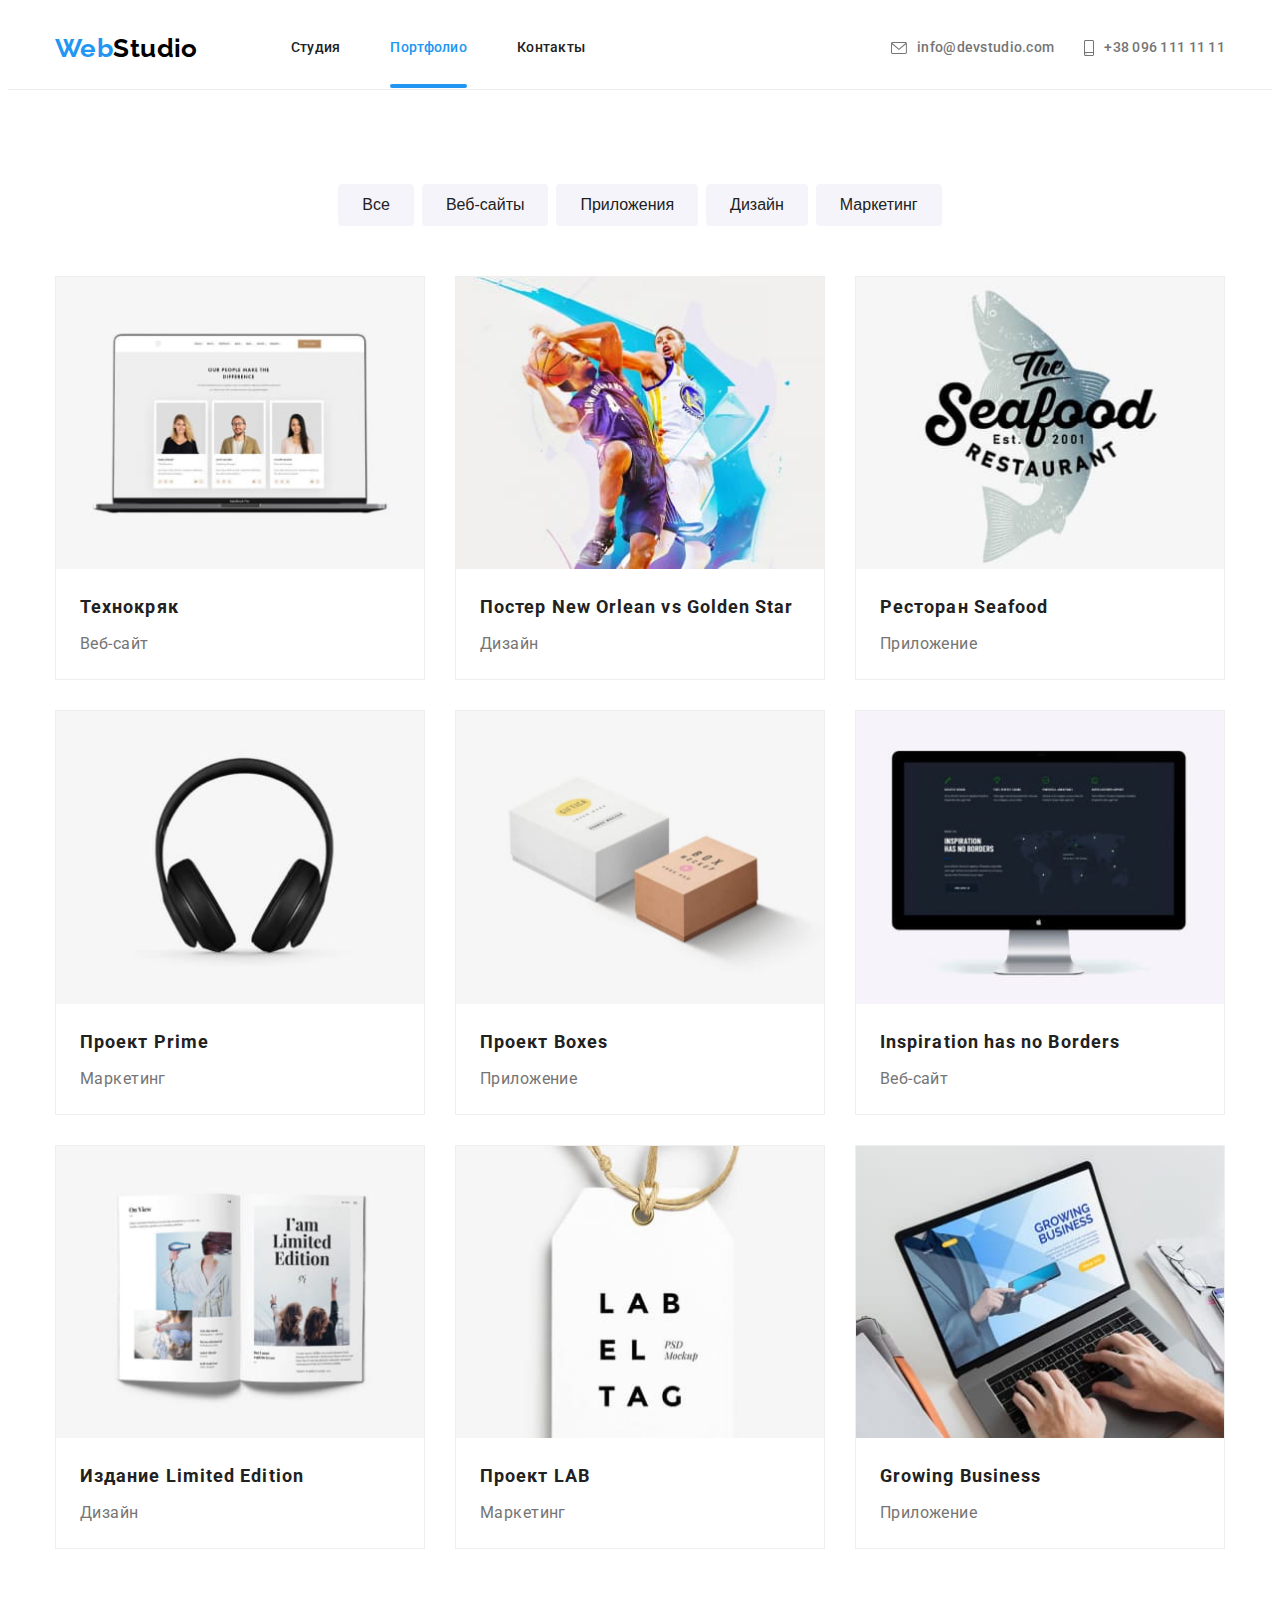
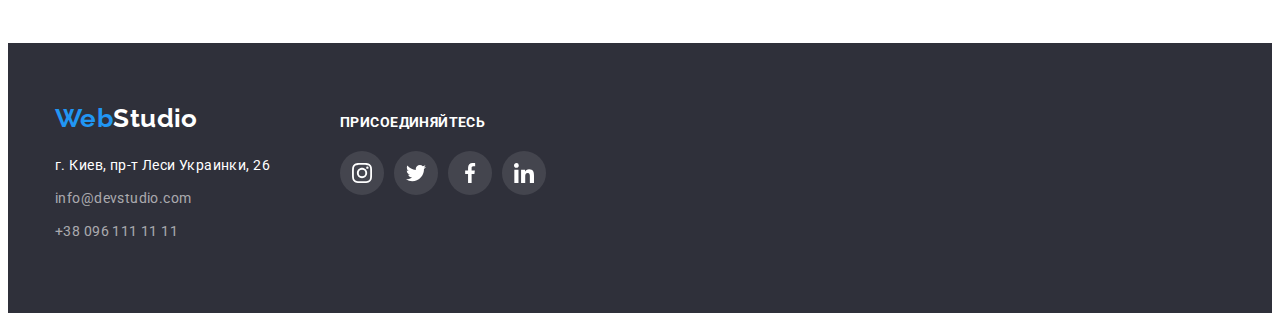
==== portfolio.html @ 0b378244 "Adds files from previous homework" ====
<!DOCTYPE html>
<html lang="ru">
  <head>
    <meta charset="UTF-8" />
    <meta http-equiv="X-UA-Compatible" content="IE=edge" />
    <meta name="viewport" content="width=device-width, initial-scale=1.0" />
    <link rel="preconnect" href="https://fonts.googleapis.com" />
    <link rel="preconnect" href="https://fonts.gstatic.com" crossorigin />
    <link
      href="https://fonts.googleapis.com/css2?family=Raleway:wght@700&family=Roboto:wght@400;500;700;900&display=swap"
      rel="stylesheet"
    />
    <link
      rel="stylesheet"
      href="https://cdnjs.cloudflare.com/ajax/libs/modern-normalize/1.1.0/modern-normalize.min.css"
      integrity="sha512-wpPYUAdjBVSE4KJnH1VR1HeZfpl1ub8YT/NKx4PuQ5NmX2tKuGu6U/JRp5y+Y8XG2tV+wKQpNHVUX03MfMFn9Q=="
      crossorigin="anonymous"
      referrerpolicy="no-referrer"
    />
    <link rel="stylesheet" href="./css/styles.css" />
    <title>Document</title>
  </head>

  <body>
    <header class="header">
      <div class="container">
        <!-- Navigation -->
        <nav class="main-nav">
          <a href="./index.html" lang="en" class="logo">
            Web<span class="logo-header">Studio</span>
          </a>

          <ul class="site-nav">
            <li class="item-nav">
              <a href="./index.html" class="link-nav">Студия</a>
            </li>
            <li class="item-nav">
              <a href="./portfolio.html" class="link-nav current">Портфолио</a>
            </li>
            <li class="item-nav"><a href="" class="link-nav">Контакты</a></li>
          </ul>
        </nav>

        <!-- Contacts -->
        <ul class="contacts">
          <li class="item-contacts">
            <a href="mailto:info@devstudio.com" class="link-contacts">
              <svg class="icon-envelope">
                <use href="./images/sprite.svg#icon-envelope"></use>
              </svg>
              info@devstudio.com
            </a>
          </li>
          <li class="item-contacts">
            <a href="tel:+380961111111" class="link-contacts">
              <svg class="icon-smartphone">
                <use href="./images/sprite.svg#icon-smartphone"></use>
              </svg>
              +38 096 111 11 11
            </a>
          </li>
        </ul>
      </div>
    </header>

    <main>
      <section class="section">
        <div class="container">
          <!-- Sorting -->
          <h2 class="visually-hidden">Кнопки для сортировки работ</h2>
          <ul class="sorting-list">
            <li class="sorting-item">
              <button type="button" class="sorting-button">Все</button>
            </li>
            <li class="sorting-item">
              <button type="button" class="sorting-button">Веб-сайты</button>
            </li>
            <li class="sorting-item">
              <button type="button" class="sorting-button">Приложения</button>
            </li>
            <li class="sorting-item">
              <button type="button" class="sorting-button">Дизайн</button>
            </li>
            <li class="sorting-item">
              <button type="button" class="sorting-button">Маркетинг</button>
            </li>
          </ul>

          <!-- Work examples -->
          <h2 class="visually-hidden">Примеры работ</h2>
          <ul class="portfolio-list">
            <li class="portfolio-item">
              <a href="" class="link-portfolio">
                <div class="portfolio-thumb">
                  <img
                    src="./images/portfolio/technocrack.jpg"
                    alt="Веб-сайт на ноутбуке"
                    width="370"
                    class="img"
                  />
                  <div class="portfolio-overlay">
                    <div class="overlay-text">
                      <p>
                        Ресурс предлагает комплексные предложения с разным уровнем функционала и
                        сервисов. Все это позволит посетителю получить исчерпывающие сведения о
                        компании или частном лице.
                      </p>
                    </div>
                  </div>
                </div>

                <div class="portfolio-text">
                  <h2 class="title-portfolio">Технокряк</h2>
                  <p class="work-type">Веб-сайт</p>
                </div>
              </a>
            </li>
            <li class="portfolio-item">
              <a href="" class="link-portfolio">
                <div class="portfolio-thumb">
                  <img
                    src="./images/portfolio/neworlean-vs-goldenstar.jpg"
                    alt='Два баскетболиста в форме "New Orlean" и "Golden Star"'
                    width="370"
                    class="img"
                  />
                  <div class="portfolio-overlay">
                    <div class="overlay-text">
                      <p>
                        Ресурс предлагает комплексные предложения с разным уровнем функционала и
                        сервисов. Все это позволит посетителю получить исчерпывающие сведения о
                        компании или частном лице.
                      </p>
                    </div>
                  </div>
                </div>

                <div class="portfolio-text">
                  <h2 class="title-portfolio">Постер New Orlean vs Golden Star</h2>
                  <p class="work-type">Дизайн</p>
                </div>
              </a>
            </li>
            <li class="portfolio-item">
              <a href="" class="link-portfolio">
                <div class="portfolio-thumb">
                  <img
                    src="./images/portfolio/seafood.jpg"
                    alt="Название ресторана на фоне рыбы"
                    width="370"
                    class="img"
                  />
                  <div class="portfolio-overlay">
                    <div class="overlay-text">
                      <p>
                        Ресурс предлагает комплексные предложения с разным уровнем функционала и
                        сервисов. Все это позволит посетителю получить исчерпывающие сведения о
                        компании или частном лице.
                      </p>
                    </div>
                  </div>
                </div>

                <div class="portfolio-text">
                  <h2 class="title-portfolio">Ресторан Seafood</h2>
                  <p class="work-type">Приложение</p>
                </div>
              </a>
            </li>

            <li class="portfolio-item">
              <a href="" class="link-portfolio">
                <div class="portfolio-thumb">
                  <img
                    src="./images/portfolio/headphones.jpg"
                    alt="Наушники накладные"
                    width="370"
                    class="img"
                  />
                  <div class="portfolio-overlay">
                    <div class="overlay-text">
                      <p>
                        Ресурс предлагает комплексные предложения с разным уровнем функционала и
                        сервисов. Все это позволит посетителю получить исчерпывающие сведения о
                        компании или частном лице.
                      </p>
                    </div>
                  </div>
                </div>

                <div class="portfolio-text">
                  <h2 class="title-portfolio">Проект Prime</h2>
                  <p class="work-type">Маркетинг</p>
                </div>
              </a>
            </li>
            <li class="portfolio-item">
              <a href="" class="link-portfolio">
                <div class="portfolio-thumb">
                  <img
                    src="./images/portfolio/boxes.jpg"
                    alt="Белая и коричневая коробки"
                    width="370"
                    class="img"
                  />
                  <div class="portfolio-overlay">
                    <div class="overlay-text">
                      <p>
                        Ресурс предлагает комплексные предложения с разным уровнем функционала и
                        сервисов. Все это позволит посетителю получить исчерпывающие сведения о
                        компании или частном лице.
                      </p>
                    </div>
                  </div>
                </div>

                <div class="portfolio-text">
                  <h2 class="title-portfolio">Проект Boxes</h2>
                  <p class="work-type">Приложение</p>
                </div>
              </a>
            </li>
            <li class="portfolio-item">
              <a href="" class="link-portfolio">
                <div class="portfolio-thumb">
                  <img
                    src="./images/portfolio/mac-desktop.jpg"
                    alt="Монитор Apple"
                    width="370"
                    class="img"
                  />
                  <div class="portfolio-overlay">
                    <div class="overlay-text">
                      <p>
                        Ресурс предлагает комплексные предложения с разным уровнем функционала и
                        сервисов. Все это позволит посетителю получить исчерпывающие сведения о
                        компании или частном лице.
                      </p>
                    </div>
                  </div>
                </div>

                <div class="portfolio-text">
                  <h2 class="title-portfolio">Inspiration has no Borders</h2>
                  <p class="work-type">Веб-сайт</p>
                </div>
              </a>
            </li>

            <li class="portfolio-item">
              <a href="" class="link-portfolio">
                <div class="portfolio-thumb">
                  <img
                    src="./images/portfolio/limited-edition.jpg"
                    alt="Раскрытый журнал"
                    width="370"
                    class="img"
                  />
                  <div class="portfolio-overlay">
                    <div class="overlay-text">
                      <p>
                        Ресурс предлагает комплексные предложения с разным уровнем функционала и
                        сервисов. Все это позволит посетителю получить исчерпывающие сведения о
                        компании или частном лице.
                      </p>
                    </div>
                  </div>
                </div>

                <div class="portfolio-text">
                  <h2 class="title-portfolio">Издание Limited Edition</h2>
                  <p class="work-type">Дизайн</p>
                </div>
              </a>
            </li>

            <li class="portfolio-item">
              <a href="" class="link-portfolio">
                <div class="portfolio-thumb">
                  <img
                    src="./images/portfolio/label.jpg"
                    alt="Белая бирка"
                    width="370"
                    class="img"
                  />
                  <div class="portfolio-overlay">
                    <div class="overlay-text">
                      <p>
                        Ресурс предлагает комплексные предложения с разным уровнем функционала и
                        сервисов. Все это позволит посетителю получить исчерпывающие сведения о
                        компании или частном лице.
                      </p>
                    </div>
                  </div>
                </div>

                <div class="portfolio-text">
                  <h2 class="title-portfolio">Проект LAB</h2>
                  <p class="work-type">Маркетинг</p>
                </div>
              </a>
            </li>

            <li class="portfolio-item">
              <a href="" class="link-portfolio">
                <div class="portfolio-thumb">
                  <img
                    src="./images/portfolio/business.jpg"
                    alt="Человек работает на ноутбуке"
                    width="370"
                    class="img"
                  />
                  <div class="portfolio-overlay">
                    <div class="overlay-text">
                      <p>
                        Ресурс предлагает комплексные предложения с разным уровнем функционала и
                        сервисов. Все это позволит посетителю получить исчерпывающие сведения о
                        компании или частном лице.
                      </p>
                    </div>
                  </div>
                </div>

                <div class="portfolio-text">
                  <h2 class="title-portfolio">Growing Business</h2>
                  <p class="work-type">Приложение</p>
                </div>
              </a>
            </li>
          </ul>
        </div>
      </section>
    </main>

    <!-- Footer -->
    <footer class="footer">
      <div class="container container-footer">
        <section class="address-section">
          <h2 class="visually-hidden">Контактные данные</h2>
          <a href="./index.html" lang="en" class="logo">
            Web<span class="logo-footer">Studio</span>
          </a>
          <address class="footer-address">
            <p class="text-footer">г. Киев, пр-т Леси Украинки, 26</p>
            <a href="mailto:info@devstudio.com" class="link-footer link"> info@devstudio.com </a>
            <a href="tel:+380961111111" class="link-footer link"> +38 096 111 11 11 </a>
          </address>
        </section>
        <section class="join-section">
          <h2 class="visually-hidden">Социальные сети</h2>
          <b class="join-caption">ПРИСОЕДИНЯЙТЕСЬ</b>
          <ul class="icon-list">
            <li class="desc-item">
              <a class="button-link button icon" href="">
                <svg class="icon-social" width="20px" height="20px">
                  <use href="./images/sprite.svg#icon-instagram"></use>
                </svg>
              </a>
            </li>
            <li class="desc-item">
              <a class="button-link button icon" href="">
                <svg class="icon-social" width="20px" height="20px">
                  <use href="./images/sprite.svg#icon-twitter"></use>
                </svg>
              </a>
            </li>
            <li class="desc-item">
              <a class="button-link button icon" href="">
                <svg class="icon-social" width="20px" height="20px">
                  <use href="./images/sprite.svg#icon-facebook"></use>
                </svg>
              </a>
            </li>
            <li class="desc-item">
              <a class="button-link button icon" href="">
                <svg class="icon-social" width="20px" height="20px">
                  <use href="./images/sprite.svg#icon-linkedin"></use>
                </svg>
              </a>
            </li>
          </ul>
        </section>
      </div>
    </footer>
  </body>
</html>
---- css/styles.css ----
html {
  box-sizing: border-box;
}

*,
*::after,
*::before {
  box-sizing: inherit;
}

/* Utilities */
h1,
h2,
h3,
h4,
h5,
h6 {
  margin-top: 0;
}

p {
  margin: 0;
}

a {
  text-decoration: none;
}

img {
  display: block;
  max-width: 100%;
  height: auto;
}

.section {
  padding-top: 94px;
  padding-bottom: 94px;
}

.visually-hidden {
  position: absolute;
  width: 1px;
  height: 1px;
  margin: -1px;
  border: 0;
  padding: 0;

  white-space: nowrap;
  clip-path: inset(100%);
  clip: rect(0 0 0 0);
  overflow: hidden;
}

.container {
  width: 1200px;
  padding: 0 15px;
  margin-right: auto;
  margin-left: auto;
}

/* Variables */
:root {
  /* Colors */
  --primary-text-color: #212121;
  --secondary-text-color: #757575;

  --accent-color: #2196f3;
  --white-text-color: #ffffff;

  --logo-text-color: #000000;
  --hero-text-color: #ffffff;
  --footer-text-color: #ffffff99;

  --primary-background-color: #ffffff;
  --secondary-background-color: #f5f4fa;
  --accent-background-color: #2f303a;

  --icon-primary-color: #afb1b8;
  --icon-secondary-color: #ffffff;
  --icon-footer-color: rgba(255, 255, 255, 0.1);

  --transparent: 0;

  --activity-overlay-color: rgba(47, 48, 58, 0.8);
  --portfolio-overlay-color: rgba(33, 150, 243, 0.9);

  --backdrop-color: rgba(0, 0, 0, 0.2);

  /* Others */
  --timing-function: cubic-bezier(0.4, 0, 0.2, 1);
}

/* ----------------------------------------------------- */
/* Body */
body {
  background-color: var(--primary-background-color);
  color: var(--primary-text-color);
  font-family: 'Roboto', sans-serif;
  font-style: normal;
  font-weight: 400;
  font-size: 14px;
  line-height: 1.14;
  letter-spacing: 0.03em;
}

.link {
  transition: color 250ms var(--timing-function);
  text-decoration: none;
}

.icon {
  transition: background-color 250ms var(--timing-function), fill 250ms var(--timing-function);
}

button {
  cursor: pointer;
  border-color: transparent;
  transition: background-color 250ms var(--timing-function), color 250ms var(--timing-function);
}

/* ----------------------------------------------------- */
/* Logo */
.logo {
  padding: 25px 0;

  color: var(--accent-color);
  font-family: 'Raleway', sans-serif;
  font-weight: 700;
  font-size: 26px;
  line-height: 1.19;
  text-decoration: none;
}

.logo-header {
  color: var(--logo-text-color);
}

.logo-footer {
  color: var(--white-text-color);
}

/* Navigation */

.header {
  border-bottom: 1px solid #ececec;
}

.header .container {
  display: flex;
  align-items: center;
}

.main-nav {
  display: flex;
  align-items: center;
}

.site-nav {
  display: flex;
  padding-left: 93px;
  margin-top: 0;
  margin-bottom: 0;
}

.site-nav,
.contacts {
  list-style: none;
  font-weight: 500;
  letter-spacing: 0.02em;
}

.contacts {
  display: flex;
  margin: 0;
  margin-left: auto;
}

.link-portfolio {
  color: var(--primary-text-color);
}

.item-nav {
  position: relative;
}
.item-nav:not(:first-child) {
  margin-left: 50px;
}

.item-nav .current {
  color: var(--accent-color);
}

.item-nav .current::after {
  position: absolute;
  display: block;
  left: 0;
  bottom: 0;
  content: '';
  width: 100%;
  background-color: var(--accent-color);
  height: 4px;
  border-radius: 2px;
}

.link-nav {
  display: block;
  padding-top: 32px;
  padding-bottom: 32px;

  color: var(--primary-text-color);
}

.icon-envelope,
.icon-smartphone {
  margin-right: 10px;
  fill: currentColor;
}

.icon-envelope {
  width: 16px;
  height: 12px;
}

.icon-smartphone {
  width: 10px;
  height: 16px;
}

.icon-envelope:hover,
.icon-smartphone:hover,
.icon-envelope:focus,
.icon-smartphone:focus {
  fill: var(--accent-color);
}

.item-contacts:not(:first-child) {
  margin-left: 30px;
}

.link-contacts {
  display: flex;
  align-items: center;
  justify-content: center;

  color: var(--secondary-text-color);
}

.link-nav:hover,
.link-nav:focus,
.link-contacts:hover,
.link-contacts:focus,
.link-footer:hover,
.link-footer:focus {
  color: var(--accent-color);
}

/* ----------------------------------------------------- */
/* Main. Hero */
.hero {
  text-align: center;
  width: 100%;
  padding: 200px 0;
  margin-right: auto;
  margin-left: auto;
  background-color: var(--accent-background-color);
  background-size: cover;
  background-position: center;
  background-repeat: no-repeat;
  background-image: linear-gradient(rgba(47, 48, 58, 0.4), rgba(47, 48, 58, 0.4)),
    url(../images/bg-image.jpg);
}

.text-hero {
  margin-bottom: 30px;
  text-align: center;

  color: var(--hero-text-color);
  font-size: 44px;
  font-weight: 900;
  line-height: 1.36;
  letter-spacing: 0.06em;
  text-transform: uppercase;
}

.button-hero {
  display: inline-block;
  min-width: 200px;
  padding: 10px 32px;
  border-radius: 4px;
  border: none;
  text-align: center;

  background-color: var(--accent-color);
  color: var(--white-text-color);

  font-weight: 700;
  font-size: 16px;
  line-height: 1.88;
  letter-spacing: 0.06em;
}

.backdrop {
  position: fixed;
  top: 0;
  left: 0;
  width: 100%;
  height: 100%;
  background-color: var(--backdrop-color);
  z-index: 1;

  opacity: 1;
  transition: opacity 250ms var(--timing-function);
}

.backdrop.is-hidden {
  opacity: 0;
  pointer-events: none;
}

.backdrop.is-hidden .modal-win {
  transform: translate(-50%, -50%) scale(0.9);
}

.modal-win {
  position: absolute;
  min-width: 528px;
  min-height: 581px;
  left: 50%;
  top: 50%;

  background-color: var(--primary-background-color);
  box-shadow: 0px 1px 3px rgba(0, 0, 0, 0.12), 0px 1px 1px rgba(0, 0, 0, 0.14),
    0px 2px 1px rgba(0, 0, 0, 0.2);
  border-radius: 4px;

  transform: translate(-50%, -50%) scale(1);
  transition: transform 250ms var(--timing-function);
}

.close-btn {
  position: absolute;
  width: 30px;
  height: 30px;
  right: 8px;
  top: 8px;

  display: flex;
  justify-content: center;
  align-items: center;

  background-color: var(--primary-background-color);
  border: 1px solid rgba(0, 0, 0, 0.1);
  border-radius: 50%;
}

.icon-close {
  fill: currentColor;
}

/* ----------------------------------------------------- */
/* Main. Section 1. Company features */
.feature-list,
.activity-list,
.team-list,
.sorting-list,
.portfolio-list,
.icon-list,
.clients-list {
  list-style: none;
}

.feature-section {
  padding-bottom: 0;
}

.feature-list {
  display: flex;
  flex-wrap: wrap;
  padding-left: 0;
  margin: 0;
}

.item-features {
  width: calc((100% - 90px) / 4);
  margin-right: 30px;
}

.item-features:nth-child(4n) {
  margin-right: 0;
}

.icon-features {
  display: flex;
  align-items: center;
  justify-content: center;
  width: 270px;
  height: 120px;
  background-color: var(--secondary-background-color);
  border-radius: 4px;
  margin-bottom: 30px;
}

.subtitle-features {
  font-weight: 700;
  font-size: 14px;
  text-transform: uppercase;
  margin-bottom: 10px;
}

.text-features {
  color: var(--secondary-text-color);
  line-height: 1.71;
}

/* ----------------------------------------------------- */
/* Main. Section 2. Company activity */
.title-activity,
.title-team {
  font-weight: 700;
  font-size: 36px;
  line-height: 1.16;
  text-align: center;
}

.title-activity,
.title-team {
  margin-bottom: 50px;
}

.activity-list {
  display: flex;
  flex-wrap: wrap;
  padding-left: 0;
  margin: 0;
}

.activity-item {
  width: calc((100% - 60px) / 3);
  margin-left: 30px;
}

.activity-thumb {
  position: relative;
}

.desc-activity {
  position: absolute;
  left: 0;
  bottom: 0;
  width: 100%;
  height: 70px;
  background-color: var(--activity-overlay-color);
}

.text-activity {
  padding-top: 27px;
  padding-bottom: 27px;

  font-weight: 700;
  text-align: center;
  text-transform: uppercase;
  color: var(--white-text-color);
}

.activity-item:first-child {
  margin-left: 0;
}

/* ----------------------------------------------------- */
/* Main. Section 3. Team */
.team {
  background-color: var(--secondary-background-color);
}

.team-list {
  display: flex;
  flex-wrap: wrap;
  padding-left: 0;
  margin: 0;
}

.team-item {
  width: calc((100% - 90px) / 4);
  margin-left: 30px;
  text-align: center;
  background-color: var(--primary-background-color);
  box-shadow: 0px 1px 3px rgba(0, 0, 0, 0.12), 0px 1px 1px rgba(0, 0, 0, 0.14),
    0px 2px 1px rgba(0, 0, 0, 0.2);
  border-radius: 0px 0px 4px 4px;
}

.team-item:first-child {
  margin-left: 0;
}

.subtitle-team {
  margin-bottom: 10px;
}

.desc-team {
  padding-top: 30px;
  padding-bottom: 30px;
}

.icon-list {
  display: flex;
  justify-content: center;
  align-items: center;
  padding: 0;
  margin: 0;
}

.team .icon-list {
  margin-left: 32px;
  margin-right: 32px;
}

.desc-item:not(:first-child) {
  margin-left: 10px;
}

.button-link {
  display: flex;
  justify-content: center;
  align-items: center;
  width: 44px;
  height: 44px;
  border: none;
  border-radius: 50%;
  background-color: var(--transparent);
}

.button-link:hover,
.button-link:focus {
  background-color: var(--accent-color);
}

.button-link:hover .icon-social,
.button-link:focus .icon-social {
  fill: var(--icon-secondary-color);
}

.icon-social {
  fill: var(--icon-primary-color);
}

.icon-social:hover,
.icon-social:focus {
  fill: var(--icon-secondary-color);
}

.subtitle-team,
.occupation {
  font-weight: 500;
  font-size: 16px;
  line-height: 1.18;
  text-align: center;
}

.occupation {
  font-weight: 400;
  color: var(--secondary-text-color);
  margin-bottom: 16px;
}

/* ----------------------------------------------------- */
/* Main. Section 3. Clients*/

.clients-header {
  font-weight: 700;
  font-size: 36px;
  line-height: 1.16;
  text-align: center;
  color: var(--primary-text-color);
  margin-bottom: 50px;
}

.clients-list {
  display: flex;
  align-items: center;
  justify-content: center;
  padding: 0;
  margin: 0;
}

.clients-item:not(:first-child) {
  margin-left: 30px;
}

.clients-link {
  display: flex;
  align-items: center;
  justify-content: center;

  width: 170px;
  height: 92px;
  border: 1px solid var(--icon-primary-color);
  border-radius: 4px;

  transition: border-color 250ms var(--timing-function);
}

.icon-clients {
  fill: var(--icon-primary-color);
  transition: fill 250ms var(--timing-function);
}

.clients-link:hover,
.clients-link:focus {
  border-color: var(--accent-color);
}

.clients-link:hover .icon-clients,
.clients-link:focus .icon-clients {
  fill: var(--accent-color);
}

.icon-clients:hover,
.icon-clients:focus {
  fill: var(--accent-color);
}

/* ----------------------------------------------------- */
/* Portfolio. Section 1. Sorting */

.sorting-list {
  display: flex;
  flex-wrap: wrap;
  padding-left: 0;
  margin: 0;
  margin-bottom: 50px;
  justify-content: center;
  align-items: center;
}
.sorting-item {
  margin-left: 8px;
}

.sorting-item:first-child {
  margin-left: 0;
}

.sorting-button {
  display: block;
  border-radius: 4px;
  padding: 6px 22px;

  background-color: var(--secondary-background-color);
  color: var(--primary-text-color);
  font-weight: 500;
  font-size: 16px;
  line-height: 1.62;
  text-align: center;
}

.sorting-button:hover,
.sorting-button:focus {
  background-color: var(--accent-color);
  color: var(--white-text-color);
}

/* ----------------------------------------------------- */
/* Portfolio. Section 2. Work examples */

.portfolio-list {
  display: flex;
  flex-wrap: wrap;
  padding-left: 0;
  margin: 0;
}

.portfolio-item {
  width: calc((100% - 60px) / 3);
  margin-left: 30px;
  border: 1px solid #eeeeee;
  margin-bottom: 30px;
}

.portfolio-item:nth-last-child(3n) {
  margin-left: 0;
}

.portfolio-item:nth-last-child(-n + 3) {
  margin-bottom: 0;
}

.portfolio-item:hover,
.portfolio-item:focus {
  box-shadow: 0px 1px 1px rgba(0, 0, 0, 0.12), 0px 4px 4px rgba(0, 0, 0, 0.06),
    1px 4px 6px rgba(0, 0, 0, 0.16);
}

.title-portfolio {
  font-weight: 700;
  font-size: 18px;
  line-height: 2;
  letter-spacing: 0.06em;
  margin-bottom: 4px;
}

.work-type {
  color: var(--secondary-text-color);
  font-size: 16px;
  line-height: 1.88;
  margin-bottom: 0;
}

.portfolio-text {
  padding: 20px 24px;
}

.portfolio-thumb {
  position: relative;
  bottom: 0;
  left: 0;

  overflow: hidden;
}

.portfolio-overlay {
  position: absolute;
  bottom: -100%;
  left: 0;
  width: 100%;
  height: 100%;
  background-color: var(--portfolio-overlay-color);

  transition-property: transform;
  transition-timing-function: var(--timing-function);
  transition-duration: 250ms;
}

.overlay-text {
  position: absolute;
  top: 50%;
  left: 50%;
  width: 100%;
  height: 100%;

  transform: translate(-50%, -50%);

  padding: 63px 24px;
  font-size: 18px;
  line-height: 1.56;
  color: var(--white-text-color);
}

.portfolio-overlay:hover,
.portfolio-overlay:focus {
  transform: translateY(-100%);
}

.link-portfolio:hover .portfolio-overlay,
.link-portfolio:focus .portfolio-overlay {
  transform: translateY(-100%);
}

/* ----------------------------------------------------- */
/* Footer */
.container-footer {
  display: flex;
}

.footer {
  background-color: var(--accent-background-color);
  padding-top: 60px;
  padding-bottom: 60px;
}

.footer > .logo {
  display: block;
  margin-top: 0;
}

.address-section {
  padding-right: 70px;
}

.footer-address {
  margin-top: 20px;

  font-style: normal;
  line-height: 1.71;
}

.join-section {
  color: var(--white-text-color);
}

.join-caption {
  display: inline-block;
  font-weight: 700;
  font-size: 14px;
  text-transform: uppercase;

  margin-bottom: 20px;
  padding-top: 12px;
}

.footer .button-link {
  background-color: var(--icon-footer-color);
}

.footer .icon-social {
  fill: var(--icon-secondary-color);
}

.footer .button-link:hover,
.footer .button-link:focus {
  background-color: var(--accent-color);
}

.link-footer {
  display: block;
  margin-bottom: 9px;
  color: var(--footer-text-color);
}

.text-footer {
  display: block;
  margin-bottom: 9px;
  color: var(--white-text-color);
}
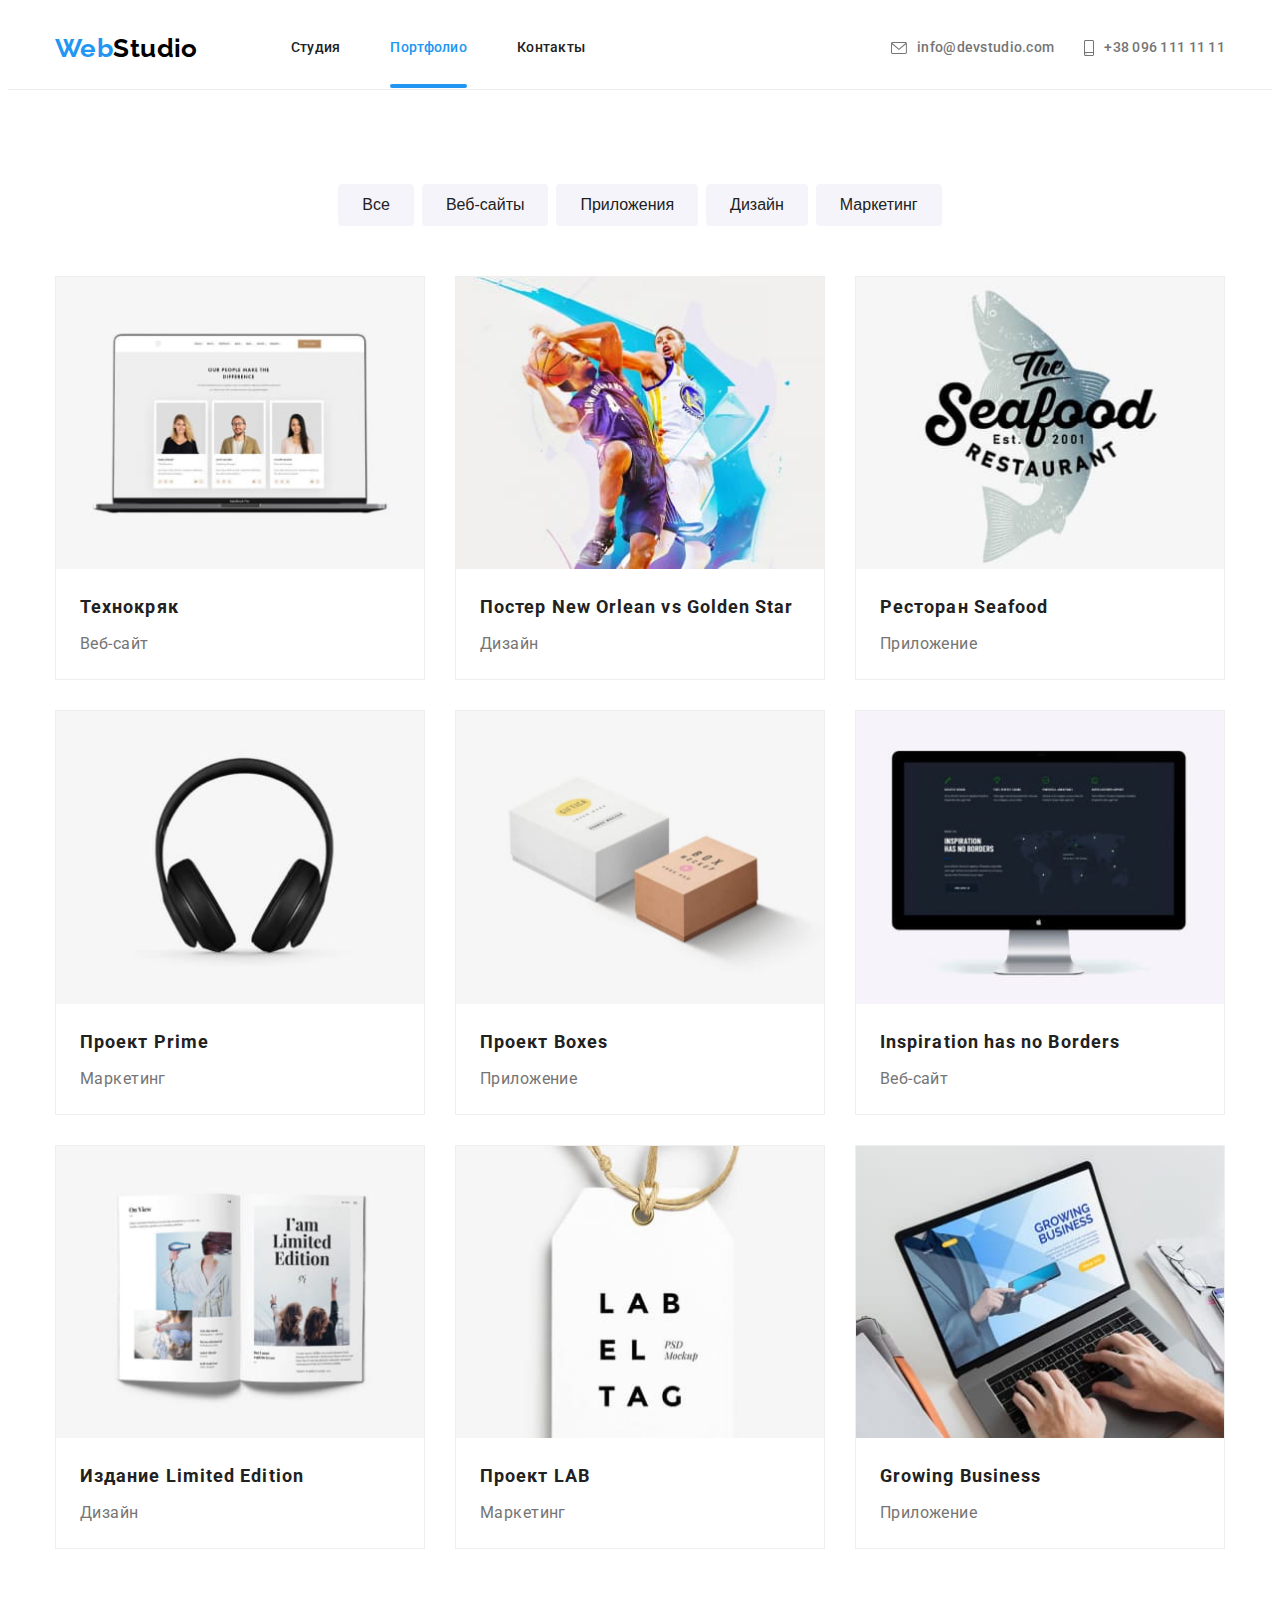
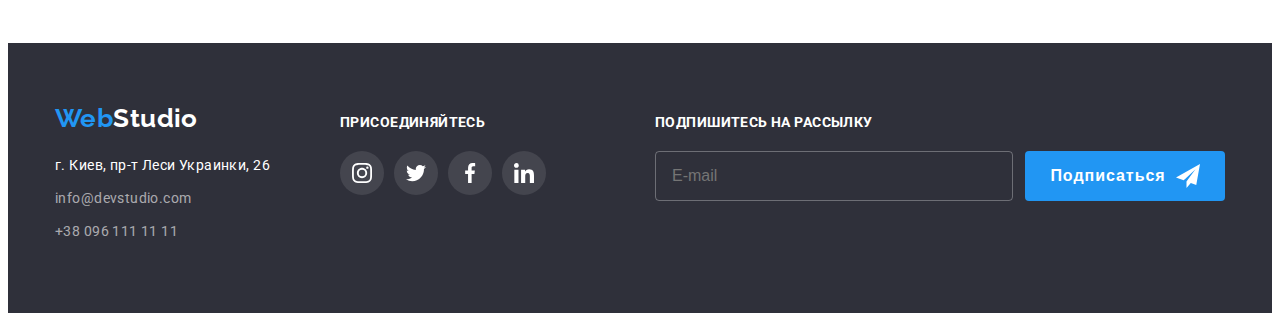
==== commit 9bb051c2: "Adds subscribe section in footer" ====
--- a/portfolio.html
+++ b/portfolio.html
@@ -346,6 +346,7 @@
             <a href="tel:+380961111111" class="link-footer link"> +38 096 111 11 11 </a>
           </address>
         </section>
+
         <section class="join-section">
           <h2 class="visually-hidden">Социальные сети</h2>
           <b class="join-caption">ПРИСОЕДИНЯЙТЕСЬ</b>
@@ -380,7 +381,23 @@
             </li>
           </ul>
         </section>
+
+        <section class="subscribe-section">
+          <h2 class="visually-hidden">Подписка на рассылку</h2>
+          <b class="subscribe-caption">Подпишитесь на рассылку</b>
+
+          <form class="subscribe-form">
+            <input type="email" name="email" id="email" placeholder="E-mail" class="email-field" />
+            <button class="subcribe-btn button">
+              Подписаться
+              <svg class="icon-send" width="24px" height="24px">
+                <use href="./images/sprite.svg#icon-send"></use>
+              </svg>
+            </button>
+          </form>
+        </section>
       </div>
     </footer>
+    <script src="./js/modal.js"></script>
   </body>
 </html>
--- a/css/styles.css
+++ b/css/styles.css
@@ -85,6 +85,9 @@
   --portfolio-overlay-color: rgba(33, 150, 243, 0.9);
 
   --backdrop-color: rgba(0, 0, 0, 0.2);
+
+  --placeholder-text-holder: rgba(255, 255, 255, 0.6);
+  --main-shadow-color: rgba(0, 0, 0, 0.15);
 
   /* Others */
   --timing-function: cubic-bezier(0.4, 0, 0.2, 1);
@@ -783,11 +786,13 @@
   line-height: 1.71;
 }
 
-.join-section {
+.join-section,
+.subscribe-section {
   color: var(--white-text-color);
 }
 
-.join-caption {
+.join-caption,
+.subscribe-caption {
   display: inline-block;
   font-weight: 700;
   font-size: 14px;
@@ -821,3 +826,57 @@
   margin-bottom: 9px;
   color: var(--white-text-color);
 }
+
+.subscribe-section {
+  margin-left: auto;
+}
+
+.subscribe-form {
+  display: flex;
+  align-items: flex-start;
+  justify-content: center;
+}
+
+.email-field {
+  width: 358px;
+  height: 50px;
+  background-color: var(--transparent);
+  padding: 15px 0 15px 16px;
+  border: 1px solid rgba(255, 255, 255, 0.3);
+  filter: drop-shadow(0px 4px 4px var(--shadow-color));
+  border-radius: 4px;
+
+  font-size: 16px;
+  line-height: 1.25;
+  color: var(--placeholder-text-color);
+
+  transition: border-color 250ms var(--timing-function);
+}
+
+.email-field:hover,
+.email-field:focus {
+  border-color: var(--accent-color);
+}
+
+.subcribe-btn {
+  display: flex;
+  align-items: center;
+  justify-content: center;
+  width: 200px;
+  height: 50px;
+  margin-left: 12px;
+  box-shadow: 0px 4px 4px var(--shadow-color);
+  border-radius: 4px;
+
+  background-color: var(--accent-color);
+  color: var(--white-text-color);
+
+  font-weight: 700;
+  font-size: 16px;
+  line-height: 1.88;
+  letter-spacing: 0.06em;
+}
+
+.icon-send {
+  margin-left: 10px;
+}
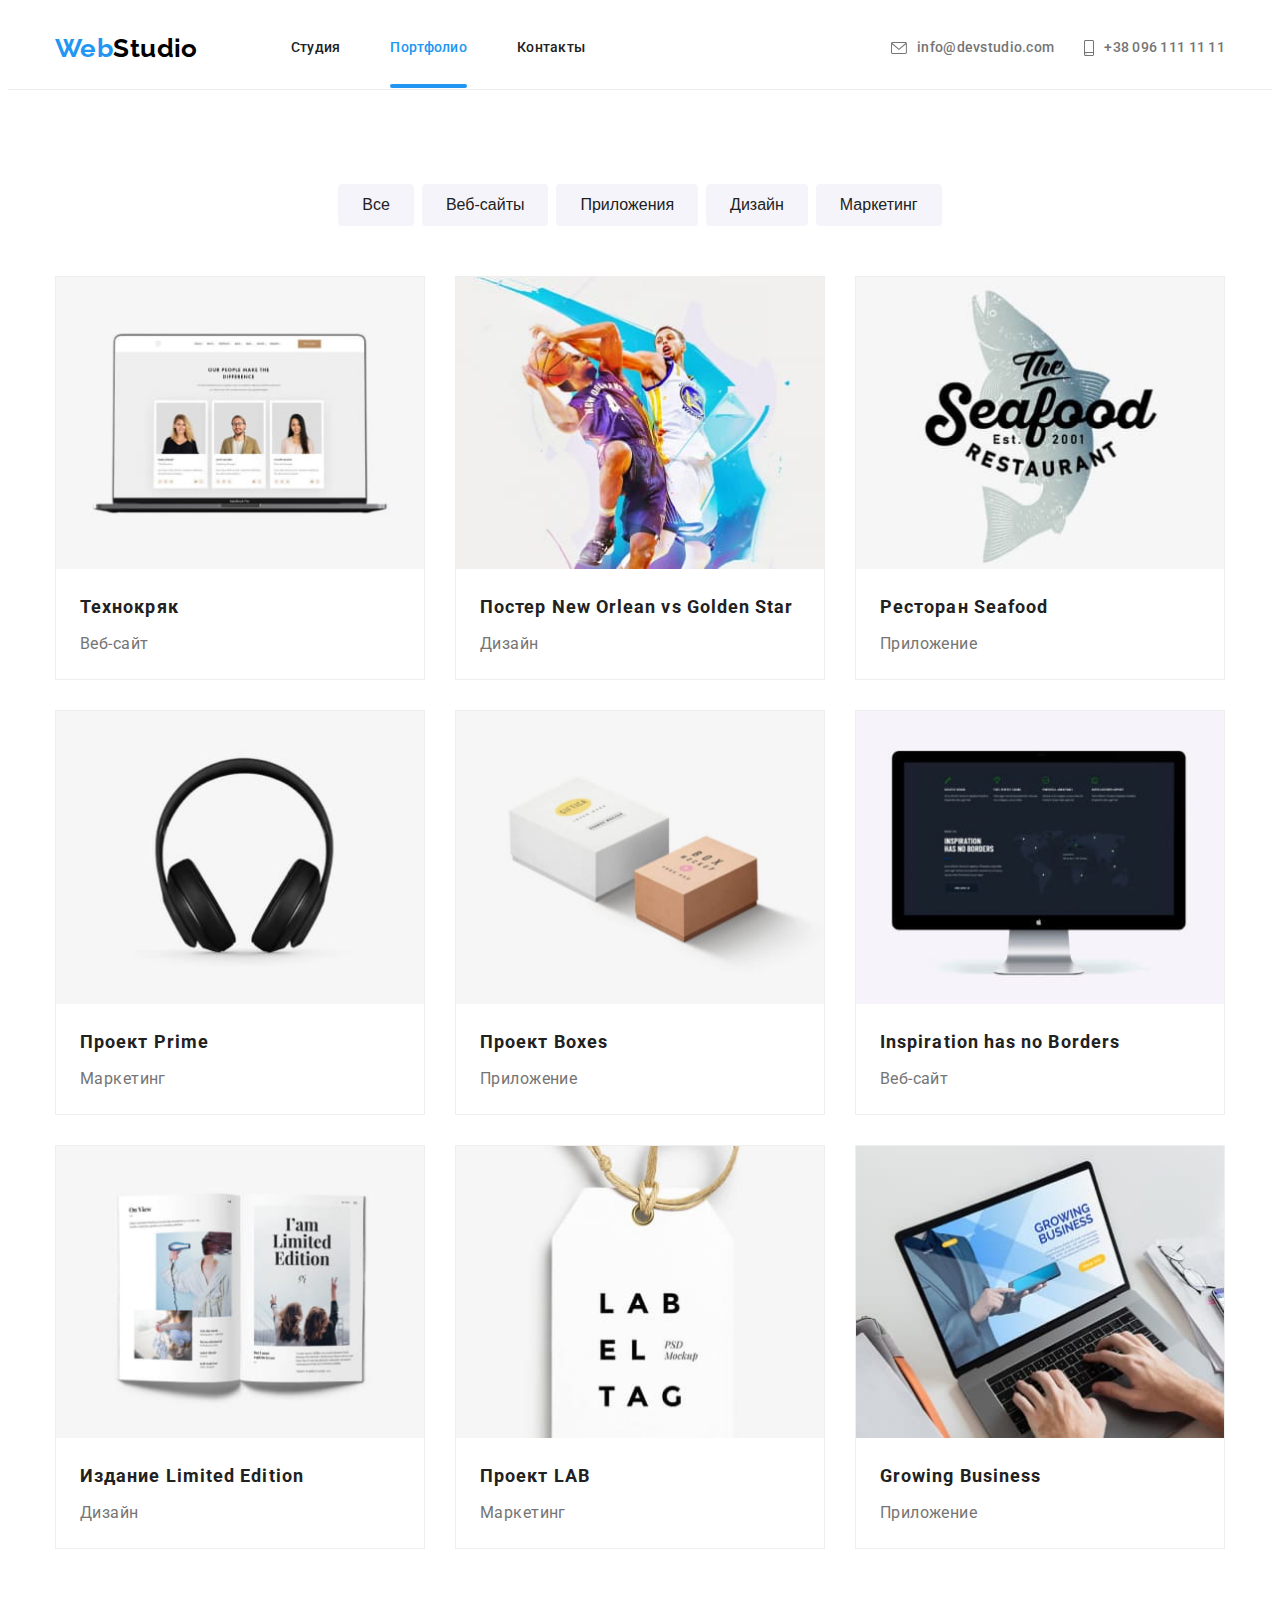
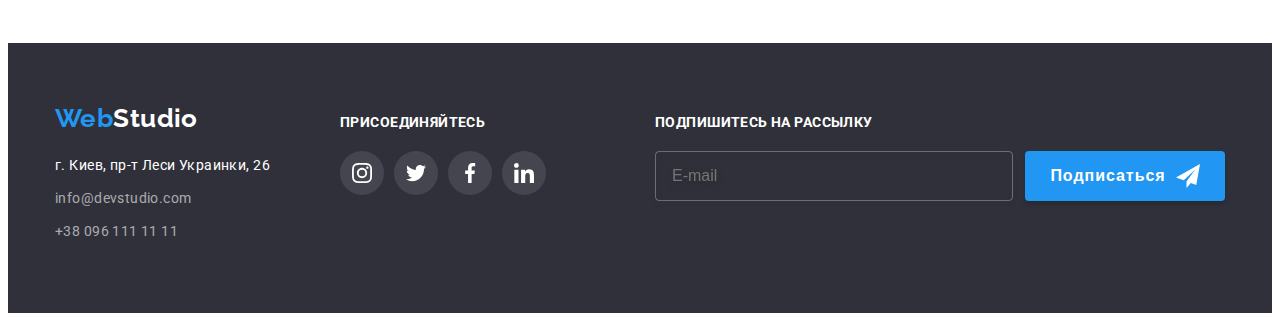
==== commit 567a99ee: "Adds changes for footer input and form checkbox" ====
--- a/portfolio.html
+++ b/portfolio.html
@@ -387,8 +387,10 @@
           <b class="subscribe-caption">Подпишитесь на рассылку</b>
 
           <form class="subscribe-form">
-            <input type="email" name="email" id="email" placeholder="E-mail" class="email-field" />
-            <button class="subcribe-btn button">
+            <label>
+              <input type="email" name="email" placeholder="E-mail" class="email-field" />
+            </label>
+            <button class="form-btn button" type="submit">
               Подписаться
               <svg class="icon-send" width="24px" height="24px">
                 <use href="./images/sprite.svg#icon-send"></use>
--- a/css/styles.css
+++ b/css/styles.css
@@ -86,8 +86,8 @@
 
   --backdrop-color: rgba(0, 0, 0, 0.2);
 
-  --placeholder-text-holder: rgba(255, 255, 255, 0.6);
-  --main-shadow-color: rgba(0, 0, 0, 0.15);
+  --placeholder-text-color: rgba(255, 255, 255, 0.6);
+  --placeholder-comment-color: rgba(117, 117, 117, 0.5);
 
   /* Others */
   --timing-function: cubic-bezier(0.4, 0, 0.2, 1);
@@ -302,6 +302,9 @@
   letter-spacing: 0.06em;
 }
 
+/* ----------------------------------------------------- */
+/* Main. Hero. Modal window */
+
 .backdrop {
   position: fixed;
   top: 0;
@@ -330,6 +333,7 @@
   min-height: 581px;
   left: 50%;
   top: 50%;
+  padding: 40px;
 
   background-color: var(--primary-background-color);
   box-shadow: 0px 1px 3px rgba(0, 0, 0, 0.12), 0px 1px 1px rgba(0, 0, 0, 0.14),
@@ -358,6 +362,158 @@
 
 .icon-close {
   fill: currentColor;
+}
+
+.modal-caption {
+  font-weight: 700;
+  font-size: 20px;
+  line-height: 1.15;
+  text-align: center;
+  margin-bottom: 12px;
+}
+
+.form {
+  display: flex;
+  align-items: center;
+  flex-direction: column;
+}
+
+.group {
+  display: flex;
+  flex-direction: column;
+  align-items: flex-start;
+  margin-right: auto;
+  margin-bottom: 20px;
+}
+
+.form-field {
+  position: relative;
+  margin-bottom: 10px;
+}
+
+.form-label {
+  text-align: left;
+  font-size: 12px;
+  line-height: 1.16;
+  letter-spacing: 0.01em;
+  margin-bottom: 4px;
+
+  color: var(--secondary-text-color);
+}
+
+.form-input {
+  display: inline-block;
+  width: 448px;
+  height: 40px;
+  padding-left: 42px;
+
+  border: 1px solid rgba(33, 33, 33, 0.2);
+  border-radius: 4px;
+
+  transition: border-color 250ms var(--timing-function);
+}
+
+.form-input:focus-within,
+.form-input:focus {
+  border-color: var(--accent-color);
+}
+
+.form-icon {
+  position: absolute;
+  top: 50%;
+  left: 12px;
+
+  transform: translateY(-50%);
+  fill: currentColor;
+
+  transition: fill 250ms var(--timing-function);
+}
+
+.form-field:focus-within .form-icon {
+  fill: var(--accent-color);
+}
+
+.comment-box {
+  display: flex;
+  align-items: flex-start;
+  flex-direction: column;
+}
+
+.comment-area {
+  border: none;
+  resize: none;
+  width: 448px;
+  height: 120px;
+  padding: 12px 16px;
+  border: 1px solid rgba(33, 33, 33, 0.2);
+  border-radius: 4px;
+
+  transition: border-color 250ms var(--timing-function);
+}
+
+.comment-area:focus-within {
+  border-color: var(--accent-color);
+}
+
+.comment-area::placeholder {
+  font-size: 12px;
+  line-height: 1.16;
+  letter-spacing: 0.01em;
+  color: var(--placeholder-comment-color);
+}
+
+.policy {
+  display: flex;
+  align-items: center;
+  margin-bottom: 30px;
+}
+
+.checkbox {
+  -webkit-appearance: none;
+  -moz-appearance: none;
+  appearance: none;
+
+  position: absolute;
+  top: 0;
+  left: 0;
+}
+
+.icon-check {
+  display: inline-block;
+  width: 16px;
+  height: 15px;
+  background-color: inherit;
+
+  border: 2px solid #212121;
+  border-radius: 2px;
+
+  transition: border-color 250ms var(--timing-function),
+    background-color 250ms var(--timing-function), fill 250ms var(--timing-function);
+}
+
+.checkbox:checked + .icon-check {
+  background-image: url(../images/icon-check.svg);
+  background-origin: border-box;
+  background-size: contain;
+  background-color: var(--accent-color);
+  border-color: var(--accent-color);
+  fill: var(--icon-secondary-color);
+}
+
+.checkbox:focus + .icon-check {
+  border-color: var(--accent-color);
+}
+
+.policy-text {
+  margin-left: 7px;
+  font-size: 14px;
+  line-height: 1.71;
+  color: var(--secondary-text-color);
+}
+
+.contract-link {
+  text-decoration-line: underline;
+  color: var(--accent-color);
 }
 
 /* ----------------------------------------------------- */
@@ -843,7 +999,7 @@
   background-color: var(--transparent);
   padding: 15px 0 15px 16px;
   border: 1px solid rgba(255, 255, 255, 0.3);
-  filter: drop-shadow(0px 4px 4px var(--shadow-color));
+  filter: drop-shadow(0px 4px 4px rgba(0, 0, 0, 0.15));
   border-radius: 4px;
 
   font-size: 16px;
@@ -858,14 +1014,14 @@
   border-color: var(--accent-color);
 }
 
-.subcribe-btn {
+.form-btn {
   display: flex;
   align-items: center;
   justify-content: center;
   width: 200px;
   height: 50px;
   margin-left: 12px;
-  box-shadow: 0px 4px 4px var(--shadow-color);
+  box-shadow: 0px 4px 4px rgba(0, 0, 0, 0.15);
   border-radius: 4px;
 
   background-color: var(--accent-color);
@@ -878,5 +1034,6 @@
 }
 
 .icon-send {
+  fill: currentColor;
   margin-left: 10px;
 }
